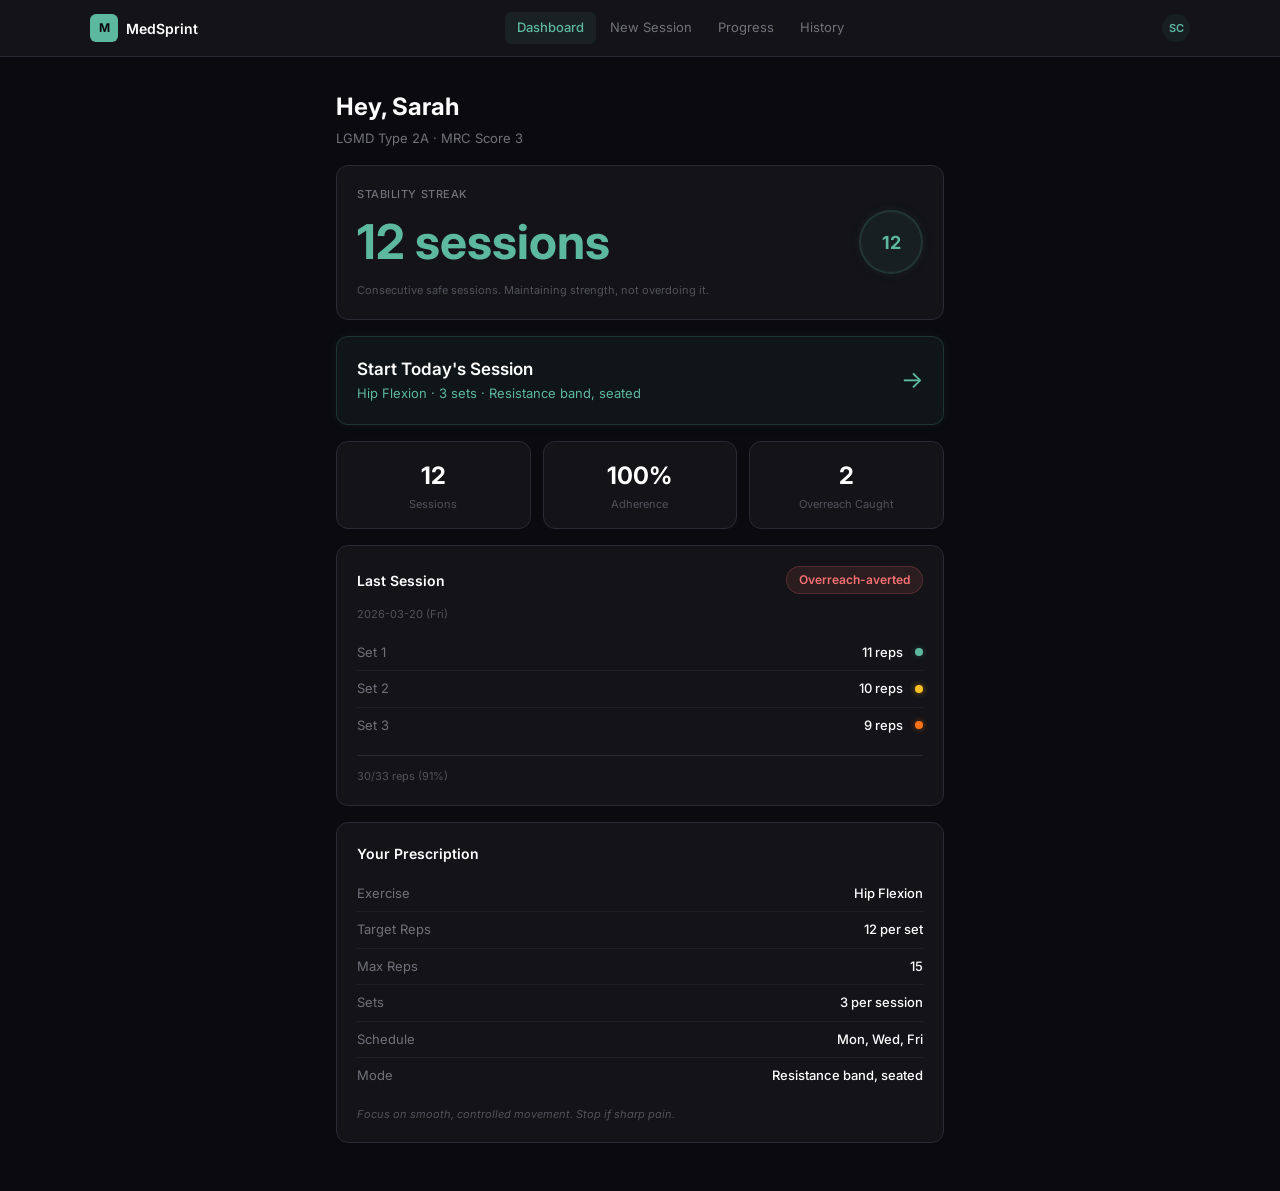
==== dashboard.html @ eff868b5 "MedSprint 2026 Demo — Static HTML/CSS/JS Exercise Engagement System for Progressive Muscle Disease. " ====
<!DOCTYPE html>
<html lang="en">
<head>
  <meta charset="UTF-8">
  <meta name="viewport" content="width=device-width, initial-scale=1.0">
  <title>MedSprint — Patient Dashboard</title>
  <link rel="stylesheet" href="styles.css">
</head>
<body>
  <nav class="nav">
    <div class="nav-inner">
      <a href="index.html" class="nav-logo">
        <div class="nav-logo-icon patient">M</div>
        <span class="nav-logo-text">MedSprint</span>
      </a>
      <div class="nav-links">
        <a href="dashboard.html" class="nav-link active patient">Dashboard</a>
        <a href="session.html" class="nav-link">New Session</a>
        <a href="progress.html" class="nav-link">Progress</a>
        <a href="history.html" class="nav-link">History</a>
      </div>
      <div class="nav-avatar patient">SC</div>
    </div>
  </nav>

  <div class="page fade-in">
    <h1>Hey, Sarah</h1>
    <p class="subtitle">LGMD Type 2A &middot; MRC Score 3</p>

    <!-- Stability Streak -->
    <div class="card mt-4" style="display:flex;align-items:center;justify-content:space-between">
      <div>
        <p class="label">Stability Streak</p>
        <p class="big-number text-accent" style="margin-top:4px">12 sessions</p>
        <p class="text-xs text-faint mt-1">Consecutive safe sessions. Maintaining strength, not overdoing it.</p>
      </div>
      <div style="width:64px;height:64px;border-radius:50%;border:2px solid rgba(93,184,160,0.15);background:rgba(110,231,183,0.06);display:flex;align-items:center;justify-content:center" class="glow-accent">
        <span style="font-weight:700;font-size:18px;color:var(--accent)">12</span>
      </div>
    </div>

    <!-- Start Session CTA -->
    <a href="session.html" class="card card-accent glow-accent" style="display:flex;align-items:center;justify-content:space-between;text-decoration:none">
      <div>
        <p style="font-weight:600;font-size:17px;color:#fff">Start Today's Session</p>
        <p style="font-size:13px;color:var(--accent);margin-top:2px">Hip Flexion &middot; 3 sets &middot; Resistance band, seated</p>
      </div>
      <span style="font-size:24px;color:var(--accent)">&rarr;</span>
    </a>

    <!-- Quick Stats -->
    <div class="grid-3">
      <div class="card stat">
        <div class="stat-value">12</div>
        <div class="stat-label">Sessions</div>
      </div>
      <div class="card stat">
        <div class="stat-value">100%</div>
        <div class="stat-label">Adherence</div>
      </div>
      <div class="card stat">
        <div class="stat-value">2</div>
        <div class="stat-label">Overreach Caught</div>
      </div>
    </div>

    <!-- Last Session -->
    <div class="card">
      <div class="flex items-center justify-between mb-3">
        <h2 style="margin:0">Last Session</h2>
        <span class="badge badge-danger">Overreach-averted</span>
      </div>
      <p class="text-xs text-faint mb-3">2026-03-20 (Fri)</p>
      <div class="row">
        <span class="row-label">Set 1</span>
        <span class="flex items-center gap-3"><span class="row-value">11 reps</span><span class="dot dot-green"></span></span>
      </div>
      <div class="row">
        <span class="row-label">Set 2</span>
        <span class="flex items-center gap-3"><span class="row-value">10 reps</span><span class="dot dot-yellow"></span></span>
      </div>
      <div class="row">
        <span class="row-label">Set 3</span>
        <span class="flex items-center gap-3"><span class="row-value">9 reps</span><span class="dot dot-orange"></span></span>
      </div>
      <p class="text-xs text-faint mt-3" style="border-top:1px solid var(--border);padding-top:12px">30/33 reps (91%)</p>
    </div>

    <!-- Prescription -->
    <div class="card">
      <h2>Your Prescription</h2>
      <div class="row"><span class="row-label">Exercise</span><span class="row-value">Hip Flexion</span></div>
      <div class="row"><span class="row-label">Target Reps</span><span class="row-value">12 per set</span></div>
      <div class="row"><span class="row-label">Max Reps</span><span class="row-value">15</span></div>
      <div class="row"><span class="row-label">Sets</span><span class="row-value">3 per session</span></div>
      <div class="row"><span class="row-label">Schedule</span><span class="row-value">Mon, Wed, Fri</span></div>
      <div class="row"><span class="row-label">Mode</span><span class="row-value">Resistance band, seated</span></div>
      <p class="text-xs text-faint mt-3" style="font-style:italic">Focus on smooth, controlled movement. Stop if sharp pain.</p>
    </div>
  </div>
</body>
</html>
---- styles.css ----
/* ─── MedSprint Demo — Global Styles ─── */
@import url('https://fonts.googleapis.com/css2?family=Inter:wght@400;500;600;700&display=swap');

*, *::before, *::after { box-sizing: border-box; margin: 0; padding: 0; }

:root {
  --bg: #0a0a0f;
  --surface: #131318;
  --surface-2: #1a1a22;
  --surface-3: #22222d;
  --border: #2a2a35;
  --border-light: #35354a;
  --text: #e4e4e7;
  --text-muted: #a1a1aa;
  --text-dim: #71717a;
  --text-faint: #52525b;
  --accent: #5db8a0;
  --accent-dim: #4a9e89;
  --danger: #f87171;
  --warning: #fbbf24;
  --info: #60a5fa;
  --physician: #a78bfa;
  --physician-dim: #8b72d4;
  --font: 'Inter', system-ui, -apple-system, sans-serif;
}

html { background: var(--bg); }
body {
  background: var(--bg);
  color: var(--text);
  font-family: var(--font);
  -webkit-font-smoothing: antialiased;
  min-height: 100vh;
  line-height: 1.5;
}
a { color: inherit; text-decoration: none; }
button { cursor: pointer; font-family: inherit; border: none; }
input, select, textarea { font-family: inherit; }

/* ─── Scrollbar ─── */
::-webkit-scrollbar { width: 5px; }
::-webkit-scrollbar-track { background: transparent; }
::-webkit-scrollbar-thumb { background: var(--border); border-radius: 3px; }

/* ─── Nav ─── */
.nav {
  position: sticky; top: 0; z-index: 50;
  background: var(--surface);
  border-bottom: 1px solid var(--border);
  padding: 0 24px;
}
.nav-inner {
  max-width: 1100px;
  margin: 0 auto;
  display: flex;
  align-items: center;
  justify-content: space-between;
  height: 56px;
}
.nav-logo {
  display: flex; align-items: center; gap: 8px;
}
.nav-logo-icon {
  width: 28px; height: 28px; border-radius: 6px;
  display: flex; align-items: center; justify-content: center;
  font-weight: 700; font-size: 12px;
}
.nav-logo-icon.patient { background: #5db8a0; color: #0a0a0f; }
.nav-logo-icon.physician { background: #a78bfa; color: #0a0a0f; }
.nav-logo-text { font-weight: 600; font-size: 14px; color: #fff; }
.nav-badge {
  font-size: 11px; padding: 2px 8px; border-radius: 99px; font-weight: 500;
  background: rgba(192,132,252,0.1); color: var(--physician);
}
.nav-links { display: flex; gap: 2px; }
.nav-link {
  padding: 6px 12px; border-radius: 6px; font-size: 13px;
  color: var(--text-dim); transition: all 0.15s;
}
.nav-link:hover { color: var(--text-muted); }
.nav-link.active { font-weight: 500; }
.nav-link.active.patient { background: rgba(93,184,160,0.08); color: var(--accent); }
.nav-link.active.physician { background: rgba(192,132,252,0.1); color: var(--physician); }
.nav-avatar {
  width: 28px; height: 28px; border-radius: 50%;
  display: flex; align-items: center; justify-content: center;
  font-size: 11px; font-weight: 600;
}
.nav-avatar.patient { background: rgba(93,184,160,0.08); color: var(--accent); }
.nav-avatar.physician { background: rgba(192,132,252,0.1); color: var(--physician); }

/* ─── Layout ─── */
.page { max-width: 640px; margin: 0 auto; padding: 32px 16px; }
.page.wide { max-width: 1100px; }

/* ─── Cards ─── */
.card {
  background: var(--surface);
  border: 1px solid var(--border);
  border-radius: 12px;
  padding: 20px;
  margin-bottom: 16px;
}
.card-glow {
  border-color: rgba(110,231,183,0.15);
  box-shadow: 0 0 20px rgba(93,184,160,0.06), 0 0 60px rgba(110,231,183,0.03);
}
.card-accent {
  background: rgba(110,231,183,0.05);
  border-color: rgba(110,231,183,0.15);
}
.card-physician {
  background: rgba(192,132,252,0.05);
  border-color: rgba(192,132,252,0.15);
}
.card-warning {
  background: rgba(251,191,36,0.06);
  border-color: rgba(251,191,36,0.2);
}
.card-danger {
  background: rgba(248,113,113,0.06);
  border-color: rgba(248,113,113,0.15);
}

/* ─── Typography ─── */
h1 { font-size: 24px; font-weight: 700; color: #fff; }
h2 { font-size: 14px; font-weight: 600; color: #fff; margin-bottom: 12px; }
.subtitle { font-size: 13px; color: var(--text-dim); margin-top: 4px; }
.label {
  font-size: 11px; text-transform: uppercase; letter-spacing: 0.05em;
  font-weight: 500; color: var(--text-dim);
}
.big-number { font-size: 48px; font-weight: 700; }
.huge-number { font-size: 72px; font-weight: 700; }

/* ─── Badges ─── */
.badge {
  display: inline-flex; align-items: center; gap: 6px;
  padding: 4px 12px; border-radius: 99px;
  font-size: 12px; font-weight: 600;
}
.badge-accent { background: rgba(93,184,160,0.08); color: var(--accent); border: 1px solid rgba(110,231,183,0.2); }
.badge-info { background: rgba(96,165,250,0.1); color: var(--info); border: 1px solid rgba(96,165,250,0.2); }
.badge-danger { background: rgba(248,113,113,0.1); color: var(--danger); border: 1px solid rgba(248,113,113,0.2); }
.badge-warning { background: rgba(251,191,36,0.1); color: var(--warning); border: 1px solid rgba(251,191,36,0.2); }
.badge-physician { background: rgba(192,132,252,0.1); color: var(--physician); border: 1px solid rgba(192,132,252,0.2); }

/* ─── Buttons ─── */
.btn {
  display: inline-flex; align-items: center; justify-content: center;
  padding: 12px 24px; border-radius: 10px;
  font-size: 14px; font-weight: 500;
  transition: all 0.15s;
}
.btn-primary {
  background: #5db8a0;
  color: #0a0a0f;
}
.btn-primary:hover { opacity: 0.9; }
.btn-secondary {
  background: var(--surface-2);
  color: var(--text);
  border: 1px solid var(--border);
}
.btn-physician {
  background: #a78bfa;
  color: #0a0a0f;
}
.btn-block { width: 100%; }
.btn-disabled {
  background: var(--surface-2); color: var(--text-faint);
  cursor: not-allowed;
}

/* ─── Grid ─── */
.grid-2 { display: grid; grid-template-columns: 1fr 1fr; gap: 12px; }
.grid-3 { display: grid; grid-template-columns: 1fr 1fr 1fr; gap: 12px; }
.grid-4 { display: grid; grid-template-columns: 1fr 1fr 1fr 1fr; gap: 8px; }
.grid-sidebar { display: grid; grid-template-columns: 2fr 1fr; gap: 24px; }

/* ─── Stat ─── */
.stat { text-align: center; padding: 16px; }
.stat-value { font-size: 24px; font-weight: 700; color: #fff; }
.stat-label { font-size: 11px; color: var(--text-faint); margin-top: 2px; }

/* ─── Row ─── */
.row {
  display: flex; align-items: center; justify-content: space-between;
  padding: 8px 0;
}
.row + .row { border-top: 1px solid rgba(42,42,53,0.5); }
.row-label { font-size: 13px; color: var(--text-dim); }
.row-value { font-size: 13px; font-weight: 500; color: #fff; }

/* ─── Dot (fatigue indicator) ─── */
.dot {
  width: 8px; height: 8px; border-radius: 50%; display: inline-block;
}
.dot-sm { width: 6px; height: 6px; }
.dot-green { background: #5db8a0; box-shadow: 0 0 6px rgba(93,184,160,0.3); }
.dot-yellow { background: #fbbf24; box-shadow: 0 0 6px rgba(251,191,36,0.5); }
.dot-orange { background: #f97316; box-shadow: 0 0 6px rgba(249,115,22,0.5); }
.dot-red { background: #f87171; box-shadow: 0 0 6px rgba(248,113,113,0.5); }
.dot-blue { background: #60a5fa; box-shadow: 0 0 6px rgba(96,165,250,0.5); }

/* ─── Progress bar ─── */
.progress-track {
  flex: 1; height: 4px; border-radius: 2px;
  background: var(--border);
  overflow: hidden;
}
.progress-fill {
  height: 100%; border-radius: 2px;
  background: #5db8a0;
  transition: width 0.5s ease;
}

/* ─── Select buttons (for check-in) ─── */
.select-btn {
  padding: 14px; border-radius: 10px;
  background: var(--surface-2);
  border: 1px solid var(--border);
  color: var(--text-dim);
  font-size: 13px; font-weight: 500;
  text-align: center;
  transition: all 0.15s;
  cursor: pointer;
}
.select-btn:hover { border-color: var(--border-light); }
.select-btn.selected {
  background: rgba(93,184,160,0.06);
  border-color: rgba(93,184,160,0.15);
  color: var(--accent);
  box-shadow: 0 0 15px rgba(93,184,160,0.06);
}
.select-btn .icon {
  font-size: 18px; display: block; margin-bottom: 4px; color: inherit;
}

/* ─── Input ─── */
.input {
  width: 100%; padding: 10px 12px; border-radius: 8px;
  background: var(--surface-2);
  border: 1px solid var(--border);
  color: var(--text);
  font-size: 13px;
  outline: none;
}
.input:focus { border-color: var(--border-light); }
.input-big {
  text-align: center; font-size: 28px; font-weight: 700;
  color: var(--accent); padding: 12px;
}
.stepper {
  display: flex; align-items: center; gap: 12px;
}
.stepper-btn {
  width: 48px; height: 48px; border-radius: 10px;
  background: var(--surface-2);
  border: 1px solid var(--border);
  color: var(--text); font-size: 18px; font-weight: 700;
}

/* ─── Range ─── */
input[type="range"] {
  -webkit-appearance: none; width: 100%;
  height: 6px; border-radius: 3px;
  background: var(--border); outline: none;
}
input[type="range"]::-webkit-slider-thumb {
  -webkit-appearance: none;
  width: 20px; height: 20px; border-radius: 50%;
  background: var(--accent); cursor: pointer;
  box-shadow: 0 0 10px rgba(93,184,160,0.15);
}

/* ─── Table ─── */
.table { width: 100%; border-collapse: collapse; font-size: 13px; }
.table th {
  text-align: left; padding: 8px; font-size: 11px;
  font-weight: 500; color: var(--text-faint);
  border-bottom: 1px solid var(--border);
}
.table td {
  padding: 10px 8px;
  border-bottom: 1px solid rgba(42,42,53,0.4);
}
.table td.num { font-weight: 500; color: #fff; }

/* ─── Session list ─── */
.session-item {
  background: var(--surface);
  border: 1px solid var(--border);
  border-radius: 12px;
  margin-bottom: 8px;
  overflow: hidden;
}
.session-header {
  display: flex; align-items: center; justify-content: space-between;
  padding: 16px 20px;
  cursor: pointer; transition: background 0.1s;
  width: 100%; background: transparent; color: inherit;
  text-align: left;
}
.session-header:hover { background: rgba(255,255,255,0.02); }
.session-detail {
  padding: 0 20px 16px;
  border-top: 1px solid var(--border);
  padding-top: 12px;
  display: none;
}
.session-detail.open { display: block; }

/* ─── Chart canvas container ─── */
.chart-container {
  position: relative; width: 100%; height: 240px;
}
.chart-container canvas { width: 100% !important; height: 100% !important; }

/* ─── Utilities ─── */
.flex { display: flex; }
.flex-col { flex-direction: column; }
.items-center { align-items: center; }
.justify-between { justify-content: space-between; }
.gap-2 { gap: 8px; }
.gap-3 { gap: 12px; }
.gap-4 { gap: 16px; }
.gap-6 { gap: 24px; }
.mt-1 { margin-top: 4px; }
.mt-2 { margin-top: 8px; }
.mt-3 { margin-top: 12px; }
.mt-4 { margin-top: 16px; }
.mt-6 { margin-top: 24px; }
.mb-2 { margin-bottom: 8px; }
.mb-3 { margin-bottom: 12px; }
.mb-4 { margin-bottom: 16px; }
.mb-6 { margin-bottom: 24px; }
.mb-8 { margin-bottom: 32px; }
.text-center { text-align: center; }
.text-white { color: #fff; }
.text-accent { color: var(--accent); }
.text-danger { color: var(--danger); }
.text-warning { color: var(--warning); }
.text-physician { color: var(--physician); }
.text-dim { color: var(--text-dim); }
.text-faint { color: var(--text-faint); }
.text-sm { font-size: 13px; }
.text-xs { font-size: 11px; }
.font-bold { font-weight: 700; }
.font-medium { font-weight: 500; }
.w-full { width: 100%; }
.hidden { display: none; }

/* ─── Glow ─── */
.glow-accent { box-shadow: 0 0 12px rgba(93,184,160,0.08); }
.glow-physician { box-shadow: 0 0 12px rgba(167,139,250,0.08); }

/* ─── Gradient orb (hero) ─── */
.orb {
  position: absolute; width: 500px; height: 350px;
  border-radius: 50%; opacity: 0.08; pointer-events: none;
  filter: blur(120px);
  background: radial-gradient(circle, #5db8a0 0%, transparent 70%);
  top: 20%; left: 50%; transform: translate(-50%, -50%);
}

/* ─── Animations ─── */
@keyframes fadeIn { from { opacity: 0; transform: translateY(8px); } to { opacity: 1; transform: translateY(0); } }
.fade-in { animation: fadeIn 0.3s ease forwards; }
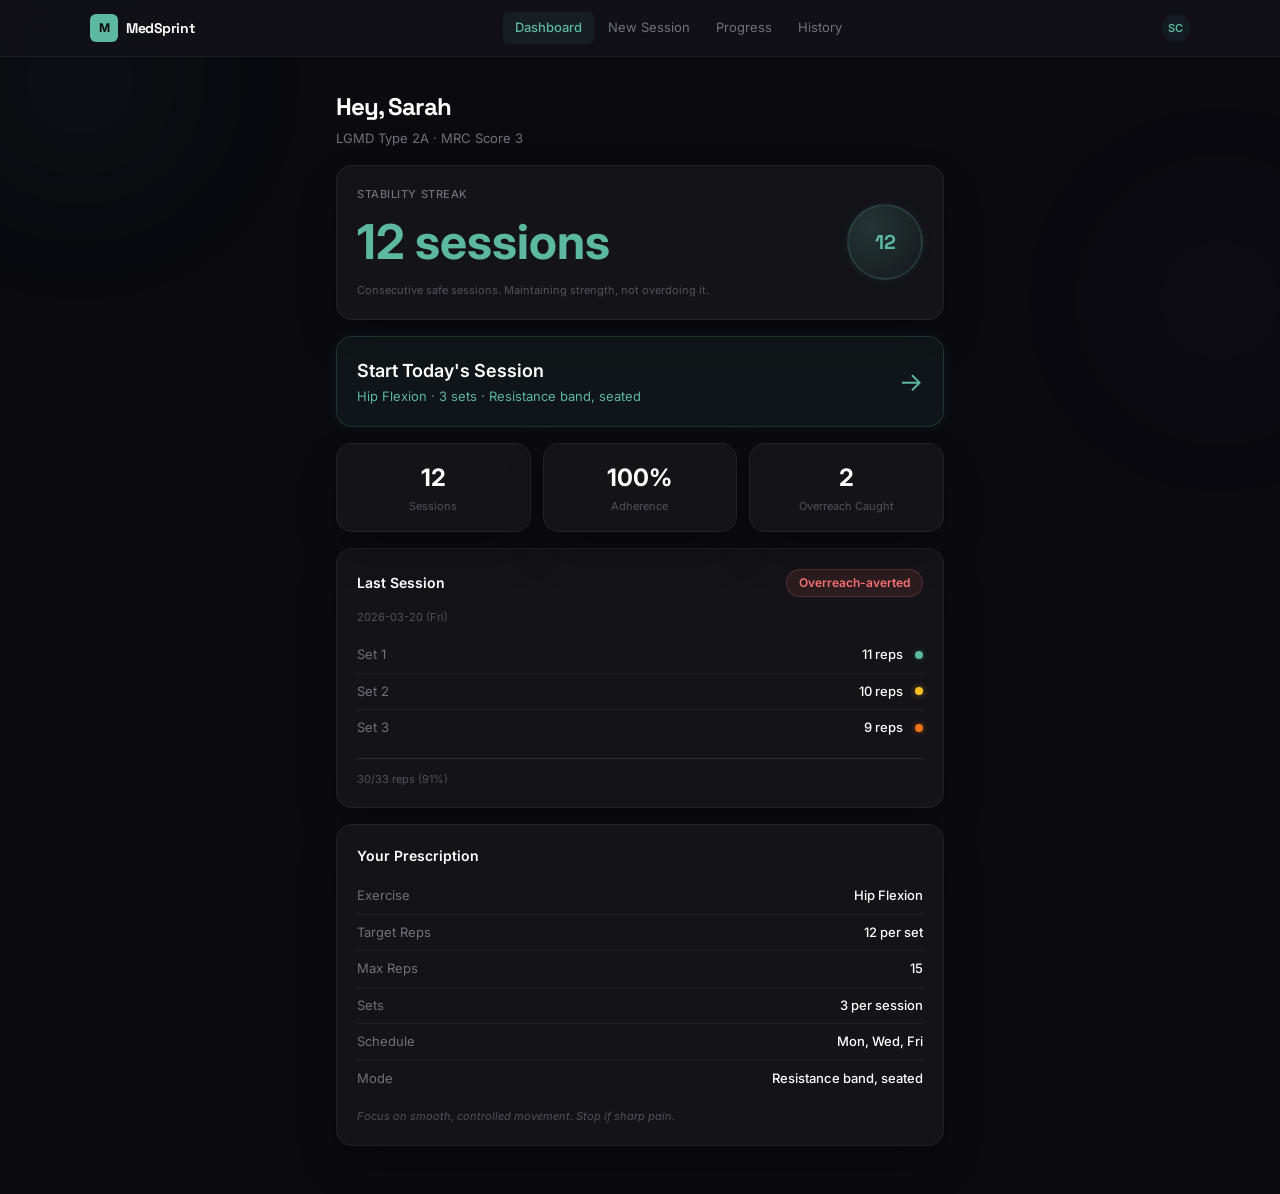
==== commit c668334e: "Changes to style" ====
--- a/dashboard.html
+++ b/dashboard.html
@@ -27,25 +27,23 @@
     <h1>Hey, Sarah</h1>
     <p class="subtitle">LGMD Type 2A &middot; MRC Score 3</p>
 
-    <!-- Stability Streak -->
-    <div class="card mt-4" style="display:flex;align-items:center;justify-content:space-between">
+    <div class="card mt-4 dashboard-hero">
       <div>
         <p class="label">Stability Streak</p>
         <p class="big-number text-accent" style="margin-top:4px">12 sessions</p>
         <p class="text-xs text-faint mt-1">Consecutive safe sessions. Maintaining strength, not overdoing it.</p>
       </div>
-      <div style="width:64px;height:64px;border-radius:50%;border:2px solid rgba(93,184,160,0.15);background:rgba(110,231,183,0.06);display:flex;align-items:center;justify-content:center" class="glow-accent">
-        <span style="font-weight:700;font-size:18px;color:var(--accent)">12</span>
+      <div class="streak-ring glow-accent">
+        <span>12</span>
       </div>
     </div>
 
-    <!-- Start Session CTA -->
-    <a href="session.html" class="card card-accent glow-accent" style="display:flex;align-items:center;justify-content:space-between;text-decoration:none">
+    <a href="session.html" class="card card-accent glow-accent primary-cta">
       <div>
-        <p style="font-weight:600;font-size:17px;color:#fff">Start Today's Session</p>
-        <p style="font-size:13px;color:var(--accent);margin-top:2px">Hip Flexion &middot; 3 sets &middot; Resistance band, seated</p>
+        <p class="primary-cta-title">Start Today's Session</p>
+        <p class="primary-cta-copy">Hip Flexion &middot; 3 sets &middot; Resistance band, seated</p>
       </div>
-      <span style="font-size:24px;color:var(--accent)">&rarr;</span>
+      <span class="primary-cta-arrow">&rarr;</span>
     </a>
 
     <!-- Quick Stats -->
--- a/styles.css
+++ b/styles.css
@@ -1,5 +1,5 @@
 /* ─── MedSprint Demo — Global Styles ─── */
-@import url('https://fonts.googleapis.com/css2?family=Inter:wght@400;500;600;700&display=swap');
+@import url('https://fonts.googleapis.com/css2?family=Inter:wght@400;500;600;700&family=Space+Grotesk:wght@500;700&display=swap');
 
 *, *::before, *::after { box-sizing: border-box; margin: 0; padding: 0; }
 
@@ -22,6 +22,7 @@
   --physician: #a78bfa;
   --physician-dim: #8b72d4;
   --font: 'Inter', system-ui, -apple-system, sans-serif;
+  --font-display: 'Space Grotesk', 'Inter', system-ui, sans-serif;
 }
 
 html { background: var(--bg); }
@@ -32,6 +33,32 @@
   -webkit-font-smoothing: antialiased;
   min-height: 100vh;
   line-height: 1.5;
+  position: relative;
+  overflow-x: hidden;
+}
+body::before,
+body::after {
+  content: "";
+  position: fixed;
+  inset: auto;
+  pointer-events: none;
+  z-index: 0;
+  filter: blur(90px);
+  opacity: 0.18;
+}
+body::before {
+  top: -80px;
+  left: -80px;
+  width: 320px;
+  height: 320px;
+  background: radial-gradient(circle, rgba(93,184,160,0.45) 0%, rgba(93,184,160,0) 72%);
+}
+body::after {
+  right: -120px;
+  top: 120px;
+  width: 360px;
+  height: 360px;
+  background: radial-gradient(circle, rgba(167,139,250,0.2) 0%, rgba(167,139,250,0) 72%);
 }
 a { color: inherit; text-decoration: none; }
 button { cursor: pointer; font-family: inherit; border: none; }
@@ -45,8 +72,9 @@
 /* ─── Nav ─── */
 .nav {
   position: sticky; top: 0; z-index: 50;
-  background: var(--surface);
-  border-bottom: 1px solid var(--border);
+  background: rgba(19,19,24,0.84);
+  border-bottom: 1px solid rgba(255,255,255,0.05);
+  backdrop-filter: blur(16px);
   padding: 0 24px;
 }
 .nav-inner {
@@ -56,6 +84,7 @@
   align-items: center;
   justify-content: space-between;
   height: 56px;
+  gap: 16px;
 }
 .nav-logo {
   display: flex; align-items: center; gap: 8px;
@@ -67,7 +96,7 @@
 }
 .nav-logo-icon.patient { background: #5db8a0; color: #0a0a0f; }
 .nav-logo-icon.physician { background: #a78bfa; color: #0a0a0f; }
-.nav-logo-text { font-weight: 600; font-size: 14px; color: #fff; }
+.nav-logo-text { font-weight: 700; font-size: 14px; color: #fff; font-family: var(--font-display); letter-spacing: -0.02em; }
 .nav-badge {
   font-size: 11px; padding: 2px 8px; border-radius: 99px; font-weight: 500;
   background: rgba(192,132,252,0.1); color: var(--physician);
@@ -90,16 +119,17 @@
 .nav-avatar.physician { background: rgba(192,132,252,0.1); color: var(--physician); }
 
 /* ─── Layout ─── */
-.page { max-width: 640px; margin: 0 auto; padding: 32px 16px; }
+.page { max-width: 640px; margin: 0 auto; padding: 32px 16px; position: relative; z-index: 1; }
 .page.wide { max-width: 1100px; }
 
 /* ─── Cards ─── */
 .card {
   background: var(--surface);
-  border: 1px solid var(--border);
-  border-radius: 12px;
+  border: 1px solid rgba(255,255,255,0.06);
+  border-radius: 16px;
   padding: 20px;
   margin-bottom: 16px;
+  box-shadow: 0 20px 40px rgba(0,0,0,0.18);
 }
 .card-glow {
   border-color: rgba(110,231,183,0.15);
@@ -123,7 +153,7 @@
 }
 
 /* ─── Typography ─── */
-h1 { font-size: 24px; font-weight: 700; color: #fff; }
+h1 { font-size: 24px; font-weight: 700; color: #fff; font-family: var(--font-display); letter-spacing: -0.04em; }
 h2 { font-size: 14px; font-weight: 600; color: #fff; margin-bottom: 12px; }
 .subtitle { font-size: 13px; color: var(--text-dim); margin-top: 4px; }
 .label {
@@ -150,13 +180,15 @@
   display: inline-flex; align-items: center; justify-content: center;
   padding: 12px 24px; border-radius: 10px;
   font-size: 14px; font-weight: 500;
-  transition: all 0.15s;
+  transition: transform 0.15s ease, opacity 0.15s ease, border-color 0.15s ease, background 0.15s ease;
 }
 .btn-primary {
-  background: #5db8a0;
+  background: linear-gradient(135deg, #7ce5cb 0%, #5db8a0 100%);
   color: #0a0a0f;
-}
-.btn-primary:hover { opacity: 0.9; }
+  box-shadow: 0 10px 30px rgba(93,184,160,0.24);
+}
+.btn:hover { transform: translateY(-1px); }
+.btn-primary:hover { opacity: 0.94; }
 .btn-secondary {
   background: var(--surface-2);
   color: var(--text);
@@ -316,6 +348,623 @@
   position: relative; width: 100%; height: 240px;
 }
 .chart-container canvas { width: 100% !important; height: 100% !important; }
+
+/* ─── Landing ─── */
+.landing-main {
+  min-height: calc(100vh - 57px);
+  padding: 40px 24px 56px;
+  position: relative;
+  z-index: 1;
+}
+.landing-shell {
+  max-width: 1120px;
+  margin: 0 auto;
+}
+.landing-hero {
+  display: grid;
+  grid-template-columns: minmax(0, 1.15fr) minmax(320px, 0.85fr);
+  gap: 28px;
+  align-items: stretch;
+}
+.hero-copy,
+.hero-panel {
+  position: relative;
+}
+.hero-copy {
+  padding: 28px 0 8px;
+}
+.hero-kicker {
+  display: inline-flex;
+  align-items: center;
+  gap: 10px;
+  padding: 8px 14px;
+  border-radius: 999px;
+  border: 1px solid rgba(124,229,203,0.18);
+  background: rgba(93,184,160,0.08);
+  color: #b7f2e4;
+  font-size: 12px;
+  font-weight: 600;
+  margin-bottom: 18px;
+}
+.hero-kicker-dot {
+  width: 7px;
+  height: 7px;
+  border-radius: 50%;
+  background: var(--accent);
+  box-shadow: 0 0 12px rgba(93,184,160,0.7);
+}
+.hero-title {
+  font-size: clamp(3rem, 7vw, 5.6rem);
+  line-height: 0.94;
+  margin-bottom: 18px;
+}
+.hero-title .accent-text {
+  color: #90f0d8;
+}
+.hero-text {
+  max-width: 620px;
+  font-size: 17px;
+  color: var(--text-muted);
+  margin-bottom: 24px;
+}
+.hero-actions {
+  display: flex;
+  flex-wrap: wrap;
+  gap: 12px;
+  margin-bottom: 24px;
+}
+.hero-meta {
+  display: flex;
+  flex-wrap: wrap;
+  gap: 10px;
+}
+.metric-chip {
+  min-width: 126px;
+  padding: 12px 14px;
+  border-radius: 14px;
+  border: 1px solid rgba(255,255,255,0.06);
+  background: rgba(255,255,255,0.03);
+}
+.metric-chip strong {
+  display: block;
+  font-size: 20px;
+  font-family: var(--font-display);
+  color: #fff;
+}
+.metric-chip span {
+  display: block;
+  margin-top: 4px;
+  font-size: 11px;
+  color: var(--text-faint);
+  text-transform: uppercase;
+  letter-spacing: 0.08em;
+}
+.hero-panel {
+  background:
+    linear-gradient(180deg, rgba(255,255,255,0.06), rgba(255,255,255,0.02)),
+    radial-gradient(circle at top left, rgba(93,184,160,0.16), rgba(93,184,160,0) 45%),
+    var(--surface);
+  border: 1px solid rgba(255,255,255,0.08);
+  border-radius: 28px;
+  padding: 22px;
+  box-shadow: 0 30px 80px rgba(0,0,0,0.32);
+  overflow: hidden;
+}
+.hero-panel::after {
+  content: "";
+  position: absolute;
+  inset: auto -30px -60px auto;
+  width: 180px;
+  height: 180px;
+  background: radial-gradient(circle, rgba(167,139,250,0.18), rgba(167,139,250,0) 70%);
+  filter: blur(24px);
+}
+.panel-label {
+  display: inline-flex;
+  align-items: center;
+  gap: 8px;
+  padding: 6px 10px;
+  border-radius: 999px;
+  background: rgba(255,255,255,0.05);
+  color: var(--text-muted);
+  font-size: 11px;
+  text-transform: uppercase;
+  letter-spacing: 0.08em;
+}
+.panel-stack {
+  display: flex;
+  flex-direction: column;
+  gap: 14px;
+  margin-top: 18px;
+}
+.signal-card {
+  padding: 18px;
+  border-radius: 20px;
+  border: 1px solid rgba(255,255,255,0.06);
+  background: rgba(10,10,15,0.46);
+}
+.signal-row {
+  display: flex;
+  justify-content: space-between;
+  align-items: flex-start;
+  gap: 12px;
+}
+.signal-value {
+  font-size: 34px;
+  line-height: 1;
+  font-family: var(--font-display);
+  color: #fff;
+}
+.signal-caption {
+  color: var(--text-muted);
+  font-size: 13px;
+  margin-top: 6px;
+}
+.signal-bars {
+  display: grid;
+  grid-template-columns: repeat(8, 1fr);
+  gap: 6px;
+  align-items: end;
+  margin-top: 18px;
+}
+.signal-bars span {
+  display: block;
+  border-radius: 999px;
+  background: linear-gradient(180deg, rgba(144,240,216,0.9), rgba(93,184,160,0.22));
+}
+.signal-alert {
+  display: flex;
+  justify-content: space-between;
+  gap: 14px;
+  align-items: center;
+}
+.signal-alert-copy p:first-child {
+  color: #fff;
+  font-weight: 600;
+}
+.signal-alert-copy p:last-child {
+  margin-top: 4px;
+  font-size: 12px;
+  color: var(--text-dim);
+}
+.signal-status {
+  padding: 8px 10px;
+  border-radius: 12px;
+  background: rgba(248,113,113,0.1);
+  border: 1px solid rgba(248,113,113,0.14);
+  color: #fca5a5;
+  font-size: 12px;
+  font-weight: 600;
+}
+.landing-band {
+  display: grid;
+  grid-template-columns: repeat(3, minmax(0, 1fr));
+  gap: 16px;
+  margin-top: 28px;
+}
+.band-card {
+  padding: 18px 20px;
+  border-radius: 18px;
+  border: 1px solid rgba(255,255,255,0.06);
+  background: rgba(255,255,255,0.03);
+}
+.band-card strong {
+  display: block;
+  font-size: 13px;
+  color: #fff;
+}
+.band-card span {
+  display: block;
+  margin-top: 6px;
+  color: var(--text-dim);
+  font-size: 12px;
+  line-height: 1.6;
+}
+.section-head {
+  display: flex;
+  justify-content: space-between;
+  align-items: end;
+  gap: 16px;
+  margin: 56px 0 18px;
+}
+.section-head p {
+  max-width: 520px;
+  font-size: 13px;
+  color: var(--text-dim);
+}
+.feature-grid {
+  display: grid;
+  grid-template-columns: repeat(3, minmax(0, 1fr));
+  gap: 16px;
+}
+.feature-card {
+  padding: 22px;
+}
+.feature-icon {
+  width: 46px;
+  height: 46px;
+  border-radius: 14px;
+  display: flex;
+  align-items: center;
+  justify-content: center;
+  font-size: 18px;
+  margin-bottom: 16px;
+}
+.landing-footer {
+  border-top: 1px solid rgba(255,255,255,0.05);
+  padding: 18px 24px 28px;
+  text-align: center;
+  font-size: 11px;
+  color: var(--text-faint);
+  position: relative;
+  z-index: 1;
+}
+
+/* ─── Dashboard ─── */
+.dashboard-hero {
+  display: flex;
+  align-items: center;
+  justify-content: space-between;
+  gap: 16px;
+}
+.streak-ring {
+  width: 76px;
+  height: 76px;
+  border-radius: 50%;
+  border: 2px solid rgba(93,184,160,0.16);
+  background: radial-gradient(circle at 30% 30%, rgba(124,229,203,0.16), rgba(93,184,160,0.04));
+  display: flex;
+  align-items: center;
+  justify-content: center;
+}
+.streak-ring span {
+  color: var(--accent);
+  font-size: 20px;
+  font-weight: 700;
+  font-family: var(--font-display);
+}
+.primary-cta {
+  display: flex;
+  align-items: center;
+  justify-content: space-between;
+  gap: 16px;
+}
+.primary-cta-title {
+  font-weight: 600;
+  font-size: 18px;
+  color: #fff;
+}
+.primary-cta-copy {
+  font-size: 13px;
+  color: var(--accent);
+  margin-top: 3px;
+}
+.primary-cta-arrow {
+  font-size: 26px;
+  color: var(--accent);
+}
+
+/* ─── Patient Session Guide ─── */
+.session-shell {
+  max-width: 760px;
+}
+.phase-stack {
+  display: flex;
+  flex-direction: column;
+  gap: 16px;
+}
+.session-intro {
+  padding: 18px 20px;
+  border-radius: 18px;
+  border: 1px solid rgba(93,184,160,0.1);
+  background: linear-gradient(180deg, rgba(93,184,160,0.08), rgba(93,184,160,0.03));
+}
+.session-intro-title {
+  color: #fff;
+  font-size: 15px;
+  font-weight: 600;
+}
+.session-intro-copy {
+  margin-top: 4px;
+  color: var(--text-muted);
+  font-size: 13px;
+}
+.session-layout {
+  display: grid;
+  grid-template-columns: minmax(0, 1.2fr) minmax(280px, 0.8fr);
+  gap: 18px;
+  align-items: start;
+}
+.session-main {
+  display: flex;
+  flex-direction: column;
+  gap: 16px;
+}
+.session-guide {
+  position: sticky;
+  top: 78px;
+}
+.guide-card {
+  padding: 20px;
+  border-radius: 22px;
+  border: 1px solid rgba(255,255,255,0.07);
+  background:
+    linear-gradient(180deg, rgba(255,255,255,0.05), rgba(255,255,255,0.02)),
+    radial-gradient(circle at top left, rgba(93,184,160,0.14), rgba(93,184,160,0) 44%),
+    var(--surface);
+}
+.guide-topline {
+  display: flex;
+  justify-content: space-between;
+  align-items: center;
+  gap: 10px;
+}
+.guide-title {
+  font-size: 15px;
+  font-weight: 600;
+  color: #fff;
+}
+.guide-subtitle {
+  font-size: 12px;
+  color: var(--text-dim);
+  margin-top: 4px;
+}
+.guide-chip {
+  padding: 6px 10px;
+  border-radius: 999px;
+  border: 1px solid rgba(110,231,183,0.16);
+  background: rgba(93,184,160,0.08);
+  color: #b7f2e4;
+  font-size: 11px;
+  font-weight: 600;
+  white-space: nowrap;
+}
+.guide-stage {
+  margin-top: 18px;
+  height: 220px;
+  border-radius: 20px;
+  position: relative;
+  overflow: hidden;
+  background:
+    linear-gradient(180deg, rgba(15,23,30,0.8), rgba(15,23,30,0.3)),
+    radial-gradient(circle at 50% 10%, rgba(124,229,203,0.14), rgba(124,229,203,0) 55%);
+}
+.guide-stage::before {
+  content: "";
+  position: absolute;
+  left: 12%;
+  right: 12%;
+  bottom: 32px;
+  height: 1px;
+  background: linear-gradient(90deg, transparent, rgba(255,255,255,0.12), transparent);
+}
+.guide-stage::after {
+  content: "";
+  position: absolute;
+  inset: auto auto 10px 50%;
+  width: 180px;
+  height: 36px;
+  transform: translateX(-50%);
+  border-radius: 50%;
+  background: radial-gradient(circle, rgba(93,184,160,0.12), rgba(93,184,160,0) 70%);
+  filter: blur(10px);
+}
+.guide-chair-seat,
+.guide-chair-back {
+  position: absolute;
+  background: rgba(255,255,255,0.16);
+  border-radius: 999px;
+}
+.guide-chair-seat {
+  width: 88px;
+  height: 10px;
+  left: 46%;
+  top: 124px;
+  transform: translateX(-50%);
+}
+.guide-chair-back {
+  width: 10px;
+  height: 78px;
+  left: calc(46% - 34px);
+  top: 56px;
+}
+.guide-chair-leg,
+.guide-chair-foot {
+  position: absolute;
+  width: 8px;
+  background: rgba(255,255,255,0.1);
+  border-radius: 999px;
+}
+.guide-chair-leg {
+  height: 62px;
+  top: 124px;
+}
+.guide-chair-leg.left { left: calc(46% - 26px); }
+.guide-chair-leg.right { left: calc(46% + 20px); }
+.guide-chair-foot {
+  height: 28px;
+  top: 176px;
+}
+.guide-chair-foot.left { left: calc(46% - 26px); transform: rotate(88deg); }
+.guide-chair-foot.right { left: calc(46% + 20px); transform: rotate(88deg); }
+.guide-person {
+  position: absolute;
+  left: 50%;
+  top: 54px;
+  width: 170px;
+  height: 150px;
+  transform: translateX(-50%);
+}
+.guide-head {
+  position: absolute;
+  top: 0;
+  left: 42px;
+  width: 24px;
+  height: 24px;
+  border-radius: 50%;
+  background: linear-gradient(180deg, #f2d3bf, #d9b099);
+  box-shadow: 0 0 0 6px rgba(93,184,160,0.05);
+}
+.guide-torso {
+  position: absolute;
+  top: 24px;
+  left: 45px;
+  width: 18px;
+  height: 58px;
+  border-radius: 12px;
+  background: linear-gradient(180deg, #90f0d8, #5db8a0);
+  transform-origin: top center;
+  animation: guideBreath 2.8s ease-in-out infinite;
+}
+.guide-arm {
+  position: absolute;
+  top: 38px;
+  left: 58px;
+  width: 50px;
+  height: 8px;
+  border-radius: 999px;
+  background: rgba(242,211,191,0.9);
+  transform: rotate(16deg);
+  transform-origin: left center;
+}
+.guide-hip {
+  position: absolute;
+  top: 78px;
+  left: 52px;
+  width: 14px;
+  height: 14px;
+  border-radius: 50%;
+  background: #5db8a0;
+}
+.guide-leg-static,
+.guide-leg-active {
+  position: absolute;
+  top: 84px;
+  left: 58px;
+  width: 56px;
+  height: 12px;
+  border-radius: 999px;
+  transform-origin: left center;
+}
+.guide-leg-static {
+  background: rgba(242,211,191,0.75);
+}
+.guide-leg-active {
+  background: linear-gradient(90deg, #f2d3bf, #ffd6bd);
+  animation: legLift 2.8s ease-in-out infinite;
+}
+.guide-calf-static,
+.guide-calf-active {
+  position: absolute;
+  width: 48px;
+  height: 10px;
+  border-radius: 999px;
+  background: rgba(242,211,191,0.9);
+  transform-origin: left center;
+}
+.guide-calf-static {
+  top: 84px;
+  left: 112px;
+}
+.guide-calf-active {
+  top: 84px;
+  left: 112px;
+  animation: calfLift 2.8s ease-in-out infinite;
+}
+.guide-band {
+  position: absolute;
+  left: 104px;
+  top: 74px;
+  width: 64px;
+  height: 64px;
+  border: 2px dashed rgba(167,139,250,0.8);
+  border-radius: 50%;
+  opacity: 0.7;
+  animation: bandPulse 2.8s ease-in-out infinite;
+}
+.guide-wave {
+  position: absolute;
+  top: 70px;
+  left: 116px;
+  width: 64px;
+  height: 64px;
+  border-radius: 50%;
+  border: 1px solid rgba(124,229,203,0.25);
+  animation: waveEcho 2.8s ease-out infinite;
+}
+.guide-steps {
+  margin-top: 18px;
+  display: grid;
+  gap: 10px;
+}
+.guide-step {
+  display: flex;
+  gap: 10px;
+  align-items: flex-start;
+  padding: 10px 12px;
+  border-radius: 14px;
+  background: rgba(255,255,255,0.03);
+}
+.guide-step-num {
+  width: 22px;
+  height: 22px;
+  border-radius: 50%;
+  background: rgba(93,184,160,0.12);
+  color: var(--accent);
+  display: inline-flex;
+  align-items: center;
+  justify-content: center;
+  font-size: 11px;
+  font-weight: 700;
+  flex: 0 0 auto;
+}
+.guide-step p:first-child {
+  color: #fff;
+  font-size: 12px;
+  font-weight: 600;
+}
+.guide-step p:last-child {
+  color: var(--text-dim);
+  font-size: 12px;
+  margin-top: 2px;
+}
+.set-summary-card {
+  padding: 10px 16px;
+  display: flex;
+  align-items: center;
+  justify-content: space-between;
+  margin-bottom: 8px;
+  background: var(--surface-2);
+}
+
+@keyframes legLift {
+  0%, 100% { transform: rotate(0deg); }
+  40% { transform: rotate(-34deg); }
+  55% { transform: rotate(-34deg); }
+}
+
+@keyframes calfLift {
+  0%, 100% { transform: rotate(0deg); }
+  40% { transform: rotate(-10deg) translateY(-16px); }
+  55% { transform: rotate(-10deg) translateY(-16px); }
+}
+
+@keyframes bandPulse {
+  0%, 100% { transform: scale(0.92); opacity: 0.3; }
+  40%, 55% { transform: scale(1); opacity: 0.9; }
+}
+
+@keyframes waveEcho {
+  0% { transform: scale(0.82); opacity: 0; }
+  30% { opacity: 0.5; }
+  60% { transform: scale(1.14); opacity: 0.15; }
+  100% { transform: scale(1.22); opacity: 0; }
+}
+
+@keyframes guideBreath {
+  0%, 100% { transform: rotate(0deg); }
+  50% { transform: rotate(-2deg); }
+}
 
 /* ─── Utilities ─── */
 .flex { display: flex; }
@@ -367,3 +1016,83 @@
 /* ─── Animations ─── */
 @keyframes fadeIn { from { opacity: 0; transform: translateY(8px); } to { opacity: 1; transform: translateY(0); } }
 .fade-in { animation: fadeIn 0.3s ease forwards; }
+
+/* ─── Responsive ─── */
+@media (max-width: 980px) {
+  .landing-hero,
+  .grid-sidebar,
+  .feature-grid,
+  .landing-band,
+  .session-layout {
+    grid-template-columns: 1fr;
+  }
+
+  .grid-3 {
+    grid-template-columns: 1fr;
+  }
+
+  .nav-inner {
+    height: auto;
+    min-height: 56px;
+    padding: 12px 0;
+    flex-wrap: wrap;
+  }
+
+  .nav-links {
+    order: 3;
+    width: 100%;
+    overflow-x: auto;
+    padding-bottom: 2px;
+  }
+
+  .session-guide {
+    position: static;
+  }
+}
+
+@media (max-width: 720px) {
+  .page,
+  .landing-main {
+    padding-left: 16px;
+    padding-right: 16px;
+  }
+
+  .grid-2,
+  .grid-4 {
+    grid-template-columns: 1fr;
+  }
+
+  .hero-title {
+    font-size: clamp(2.6rem, 14vw, 4rem);
+  }
+
+  .dashboard-hero,
+  .primary-cta,
+  .section-head,
+  .signal-row,
+  .signal-alert {
+    flex-direction: column;
+    align-items: flex-start;
+  }
+
+  .metric-chip,
+  .hero-actions .btn,
+  .hero-panel,
+  .band-card {
+    width: 100%;
+  }
+
+  .streak-ring {
+    width: 68px;
+    height: 68px;
+  }
+
+  .guide-topline {
+    flex-direction: column;
+    align-items: flex-start;
+  }
+
+  .guide-stage {
+    height: 200px;
+  }
+}
